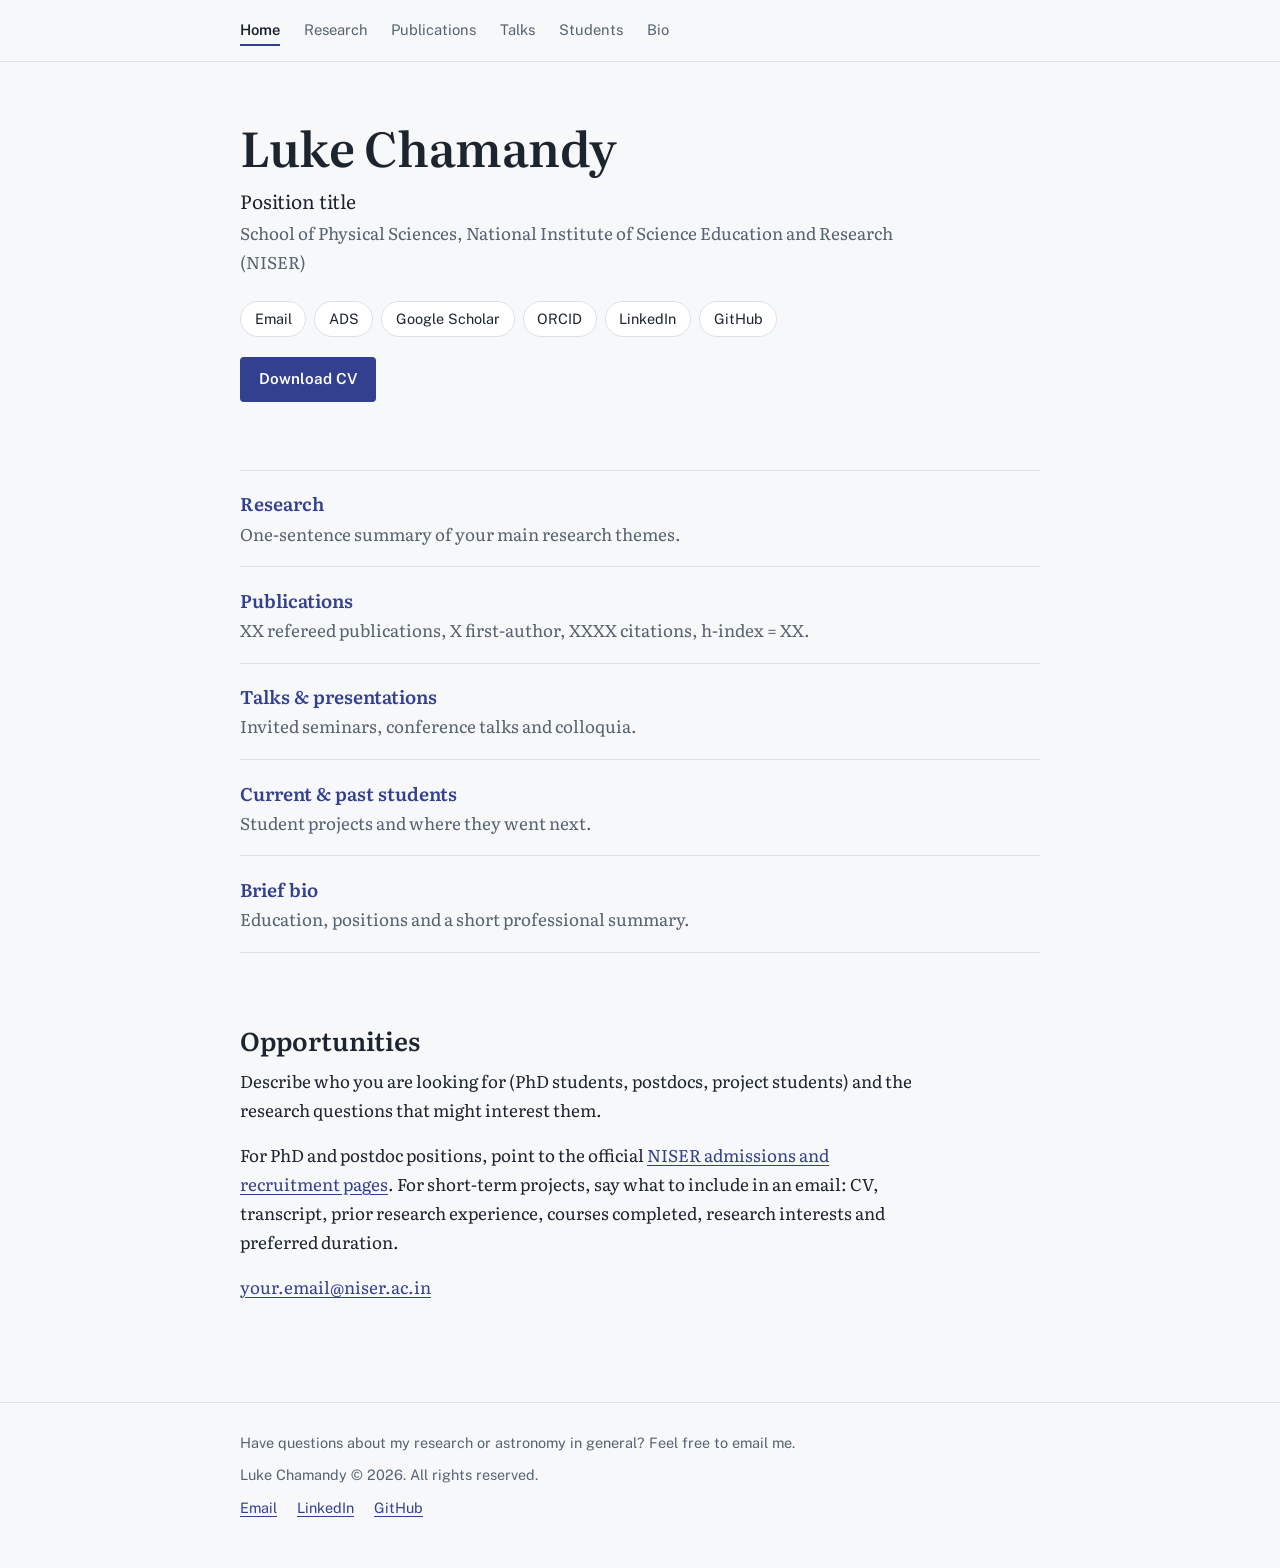
==== index.html @ a77cfac9 "Update index.html" ====
<!DOCTYPE html>
<html lang="en">
<head>
  <meta charset="utf-8">
  <meta name="viewport" content="width=device-width, initial-scale=1">
  <title>Luke Chamandy | Astrophysics</title>
  <meta name="description" content="Homepage of Luke Chamandy, astrophysicist at NISER. Research, publications, talks and group information.">
  <link rel="icon" href="data:image/svg+xml,%3Csvg xmlns='http://www.w3.org/2000/svg' viewBox='0 0 100 100'%3E%3Ctext y='.9em' font-size='90'%3E%E2%9C%A6%3C/text%3E%3C/svg%3E">
  <link rel="preconnect" href="https://fonts.googleapis.com">
  <link rel="preconnect" href="https://fonts.gstatic.com" crossorigin>
  <link href="https://fonts.googleapis.com/css2?family=Literata:ital,opsz,wght@0,7..72,400;0,7..72,600;1,7..72,400&family=Public+Sans:wght@400;600&display=swap" rel="stylesheet">
  <link rel="stylesheet" href="assets/style.css">
</head>
<body>

  <nav class="site-nav" aria-label="Main">
    <div class="wrap">
      <ul>
        <li><a href="index.html" aria-current="page">Home</a></li>
        <li><a href="research.html">Research</a></li>
        <li><a href="publications.html">Publications</a></li>
        <li><a href="talks.html">Talks</a></li>
        <li><a href="students.html">Students</a></li>
        <li><a href="bio.html">Bio</a></li>
      </ul>
    </div>
  </nav>

  <header class="hero wrap">
    <h1>Luke Chamandy</h1>
    <p class="role">Position title</p>
    <p class="affiliation">School of Physical Sciences, National Institute of Science Education and Research (NISER)</p>

    <ul class="link-row" aria-label="Contact and profiles">
      <li><a href="mailto:lchamandy@niser.ac.in">Email</a></li>
      <li><a href="https://ui.adsabs.harvard.edu/">ADS</a></li>
      <li><a href="https://scholar.google.com/">Google Scholar</a></li>
      <li><a href="https://orcid.org/">ORCID</a></li>
      <li><a href="https://www.linkedin.com/">LinkedIn</a></li>
      <li><a href="https://github.com/">GitHub</a></li>
    </ul>

    <a class="button" href="cv/Curriculum_Vitae.pdf">Download CV</a>
  </header>

  <main class="wrap">

    <section class="block" aria-label="Site sections">
      <ul class="section-list">
        <li>
          <a href="research.html">
            <span class="section-title">Research</span>
            <span class="section-desc">One-sentence summary of your main research themes.</span>
          </a>
        </li>
        <li>
          <a href="publications.html">
            <span class="section-title">Publications</span>
            <span class="section-desc">XX refereed publications, X first-author, XXXX citations, h-index = XX.</span>
          </a>
        </li>
        <li>
          <a href="talks.html">
            <span class="section-title">Talks &amp; presentations</span>
            <span class="section-desc">Invited seminars, conference talks and colloquia.</span>
          </a>
        </li>
        <li>
          <a href="students.html">
            <span class="section-title">Current &amp; past students</span>
            <span class="section-desc">Student projects and where they went next.</span>
          </a>
        </li>
        <li>
          <a href="bio.html">
            <span class="section-title">Brief bio</span>
            <span class="section-desc">Education, positions and a short professional summary.</span>
          </a>
        </li>
      </ul>
    </section>

    <section class="block" id="opportunities">
      <h2>Opportunities</h2>
      <p>Describe who you are looking for (PhD students, postdocs, project students) and the research questions that might interest them.</p>
      <p>For PhD and postdoc positions, point to the official <a href="https://www.niser.ac.in/">NISER admissions and recruitment pages</a>. For short-term projects, say what to include in an email: CV, transcript, prior research experience, courses completed, research interests and preferred duration.</p>
      <p><a href="mailto:your.email@niser.ac.in">your.email@niser.ac.in</a></p>
    </section>

  </main>

  <footer class="site-footer">
    <div class="wrap">
      <p>Have questions about my research or astronomy in general? Feel free to email me.</p>
      <p>Luke Chamandy &copy; 2026. All rights reserved.</p>
      <ul>
        <li><a href="mailto:lchamandy@niser.ac.in">Email</a></li>
        <li><a href="https://www.linkedin.com/">LinkedIn</a></li>
        <li><a href="https://github.com/">GitHub</a></li>
      </ul>
    </div>
  </footer>

</body>
</html>
---- assets/style.css ----
:root {
  --bg: #f7f8fa;
  --surface: #ffffff;
  --ink: #1c2430;
  --muted: #566272;
  --rule: #dce1e8;
  --accent: #33408f;
  --accent-soft: #e8ebf7;
  --on-accent: #ffffff;

  --serif: "Literata", Georgia, "Times New Roman", serif;
  --sans: "Public Sans", system-ui, -apple-system, "Segoe UI", Roboto, Arial, sans-serif;
}

@media (prefers-color-scheme: dark) {
  :root {
    --bg: #12161d;
    --surface: #1a202a;
    --ink: #e7ebf1;
    --muted: #9aa6b6;
    --rule: #2b3442;
    --accent: #a9b8ff;
    --accent-soft: #232b45;
    --on-accent: #12161d;
  }
}

*,
*::before,
*::after { box-sizing: border-box; }

html { scroll-behavior: smooth; scroll-padding-top: 1rem; }

@media (prefers-reduced-motion: reduce) {
  html { scroll-behavior: auto; }
}

body {
  margin: 0;
  background: var(--bg);
  color: var(--ink);
  font-family: var(--serif);
  font-size: 1.0625rem;
  line-height: 1.7;
}

img { display: block; max-width: 100%; height: auto; }

a { color: var(--accent); text-underline-offset: 0.18em; }

a:focus-visible {
  outline: 3px solid var(--accent);
  outline-offset: 3px;
  border-radius: 2px;
}

.wrap { width: min(100% - 2.5rem, 50rem); margin-inline: auto; }

h1, h2, h3, h4 { line-height: 1.2; font-weight: 600; margin: 0; }
h1 { font-size: clamp(2.1rem, 5vw, 3rem); letter-spacing: -0.01em; }
h2 { font-size: 1.6rem; margin-bottom: 0.75rem; }
h3 { font-size: 1.1rem; }

p { margin: 0 0 1rem; max-width: 68ch; }

.site-nav {
  border-bottom: 1px solid var(--rule);
  font-family: var(--sans);
  font-size: 0.92rem;
}

.site-nav ul {
  display: flex;
  flex-wrap: wrap;
  gap: 0.25rem 1.5rem;
  margin: 0;
  padding: 0.9rem 0;
  list-style: none;
}

.site-nav a {
  display: inline-block;
  padding-block: 0.15rem;
  color: var(--muted);
  text-decoration: none;
  border-bottom: 2px solid transparent;
}

.site-nav a:hover { color: var(--ink); }

.site-nav a[aria-current="page"] {
  color: var(--ink);
  font-weight: 600;
  border-bottom-color: var(--accent);
}

.hero { padding-block: 3.5rem 2rem; }

.hero .role {
  margin: 0.6rem 0 0;
  font-size: 1.2rem;
}

.hero .affiliation {
  margin: 0.1rem 0 0;
  color: var(--muted);
}

.link-row {
  display: flex;
  flex-wrap: wrap;
  gap: 0.5rem;
  margin: 1.5rem 0 0;
  padding: 0;
  list-style: none;
  font-family: var(--sans);
  font-size: 0.9rem;
}

.link-row a {
  display: inline-block;
  padding: 0.3rem 0.85rem;
  border: 1px solid var(--rule);
  border-radius: 999px;
  color: var(--ink);
  text-decoration: none;
  background: var(--surface);
}

.link-row a:hover { border-color: var(--accent); color: var(--accent); }

.button {
  display: inline-block;
  margin-top: 1.25rem;
  padding: 0.6rem 1.2rem;
  font-family: var(--sans);
  font-size: 0.95rem;
  font-weight: 600;
  color: var(--on-accent);
  background: var(--accent);
  border-radius: 4px;
  text-decoration: none;
}

.button:hover { filter: brightness(1.1); }

.button:focus-visible {
  outline: 3px solid var(--accent);
  outline-offset: 3px;
}

.section-list {
  margin: 0;
  padding: 0;
  list-style: none;
  border-top: 1px solid var(--rule);
}

.section-list li { border-bottom: 1px solid var(--rule); }

.section-list a {
  display: block;
  padding: 1.1rem 0;
  color: var(--ink);
  text-decoration: none;
}

.section-list a:hover .section-title { text-decoration: underline; text-underline-offset: 0.2em; }

.section-title {
  display: block;
  color: var(--accent);
  font-size: 1.15rem;
  font-weight: 600;
}

.section-desc { display: block; color: var(--muted); }

.block { padding-block: 2.25rem; }

.page-head { padding-block: 2.5rem 1rem; }

.page-head p { color: var(--muted); font-size: 1.1rem; margin-top: 0.75rem; }

.overview {
  display: grid;
  gap: 1.25rem;
  margin-block: 1.5rem 0.5rem;
}

@media (min-width: 46rem) {
  .overview { grid-template-columns: repeat(3, 1fr); gap: 2rem; }
}

.overview h3 { margin-bottom: 0.35rem; }
.overview p { font-size: 0.98rem; color: var(--muted); }

.chips {
  display: flex;
  flex-wrap: wrap;
  gap: 0.5rem;
  margin: 1.5rem 0 0.5rem;
  padding: 0;
  list-style: none;
  font-family: var(--sans);
  font-size: 0.88rem;
}

.chips a {
  display: inline-block;
  padding: 0.3rem 0.8rem;
  border-radius: 999px;
  background: var(--accent-soft);
  color: var(--accent);
  text-decoration: none;
}

.chips a:hover { text-decoration: underline; }

.theme { padding-block: 2.5rem; border-top: 1px solid var(--rule); }

.theme-sub {
  margin: 0 0 0.35rem;
  font-style: italic;
  color: var(--muted);
}

.papers {
  font-family: var(--sans);
  font-size: 0.92rem;
}

.papers strong { font-weight: 600; }

figure { margin: 1.5rem 0 0; }

figure img {
  width: 100%;
  border: 1px solid var(--rule);
  border-radius: 4px;
  background: var(--surface);
}

figcaption {
  margin-top: 0.6rem;
  font-size: 0.92rem;
  line-height: 1.55;
  color: var(--muted);
  max-width: 68ch;
}

.stats {
  font-family: var(--sans);
  font-size: 0.95rem;
  color: var(--muted);
}

.year-group { margin-top: 2rem; }

.year-group h2 {
  font-size: 1.25rem;
  padding-bottom: 0.4rem;
  border-bottom: 1px solid var(--rule);
}

.entries { margin: 0; padding: 0; list-style: none; }

.entries li {
  padding-block: 0.85rem;
  border-bottom: 1px solid var(--rule);
}

.entries .meta {
  display: block;
  font-family: var(--sans);
  font-size: 0.88rem;
  color: var(--muted);
}

.entries .links {
  font-family: var(--sans);
  font-size: 0.88rem;
}

.timeline {
  display: grid;
  grid-template-columns: 8.5rem 1fr;
  gap: 0.5rem 1.5rem;
  margin: 1rem 0 0;
}

.timeline dt {
  font-family: var(--sans);
  font-size: 0.9rem;
  color: var(--muted);
  padding-top: 0.15rem;
}

.timeline dd { margin: 0 0 0.75rem; }

@media (max-width: 34rem) {
  .timeline { grid-template-columns: 1fr; gap: 0; }
  .timeline dd { margin-bottom: 1rem; }
}

.site-footer {
  margin-top: 3rem;
  padding-block: 1.75rem 3rem;
  border-top: 1px solid var(--rule);
  font-family: var(--sans);
  font-size: 0.9rem;
  color: var(--muted);
}

.site-footer p { margin: 0 0 0.5rem; }

.site-footer ul {
  display: flex;
  flex-wrap: wrap;
  gap: 0.25rem 1.25rem;
  margin: 0.5rem 0 0;
  padding: 0;
  list-style: none;
}

@media print {
  .site-nav, .link-row, .chips { display: none; }
  body { background: #fff; color: #000; }
}
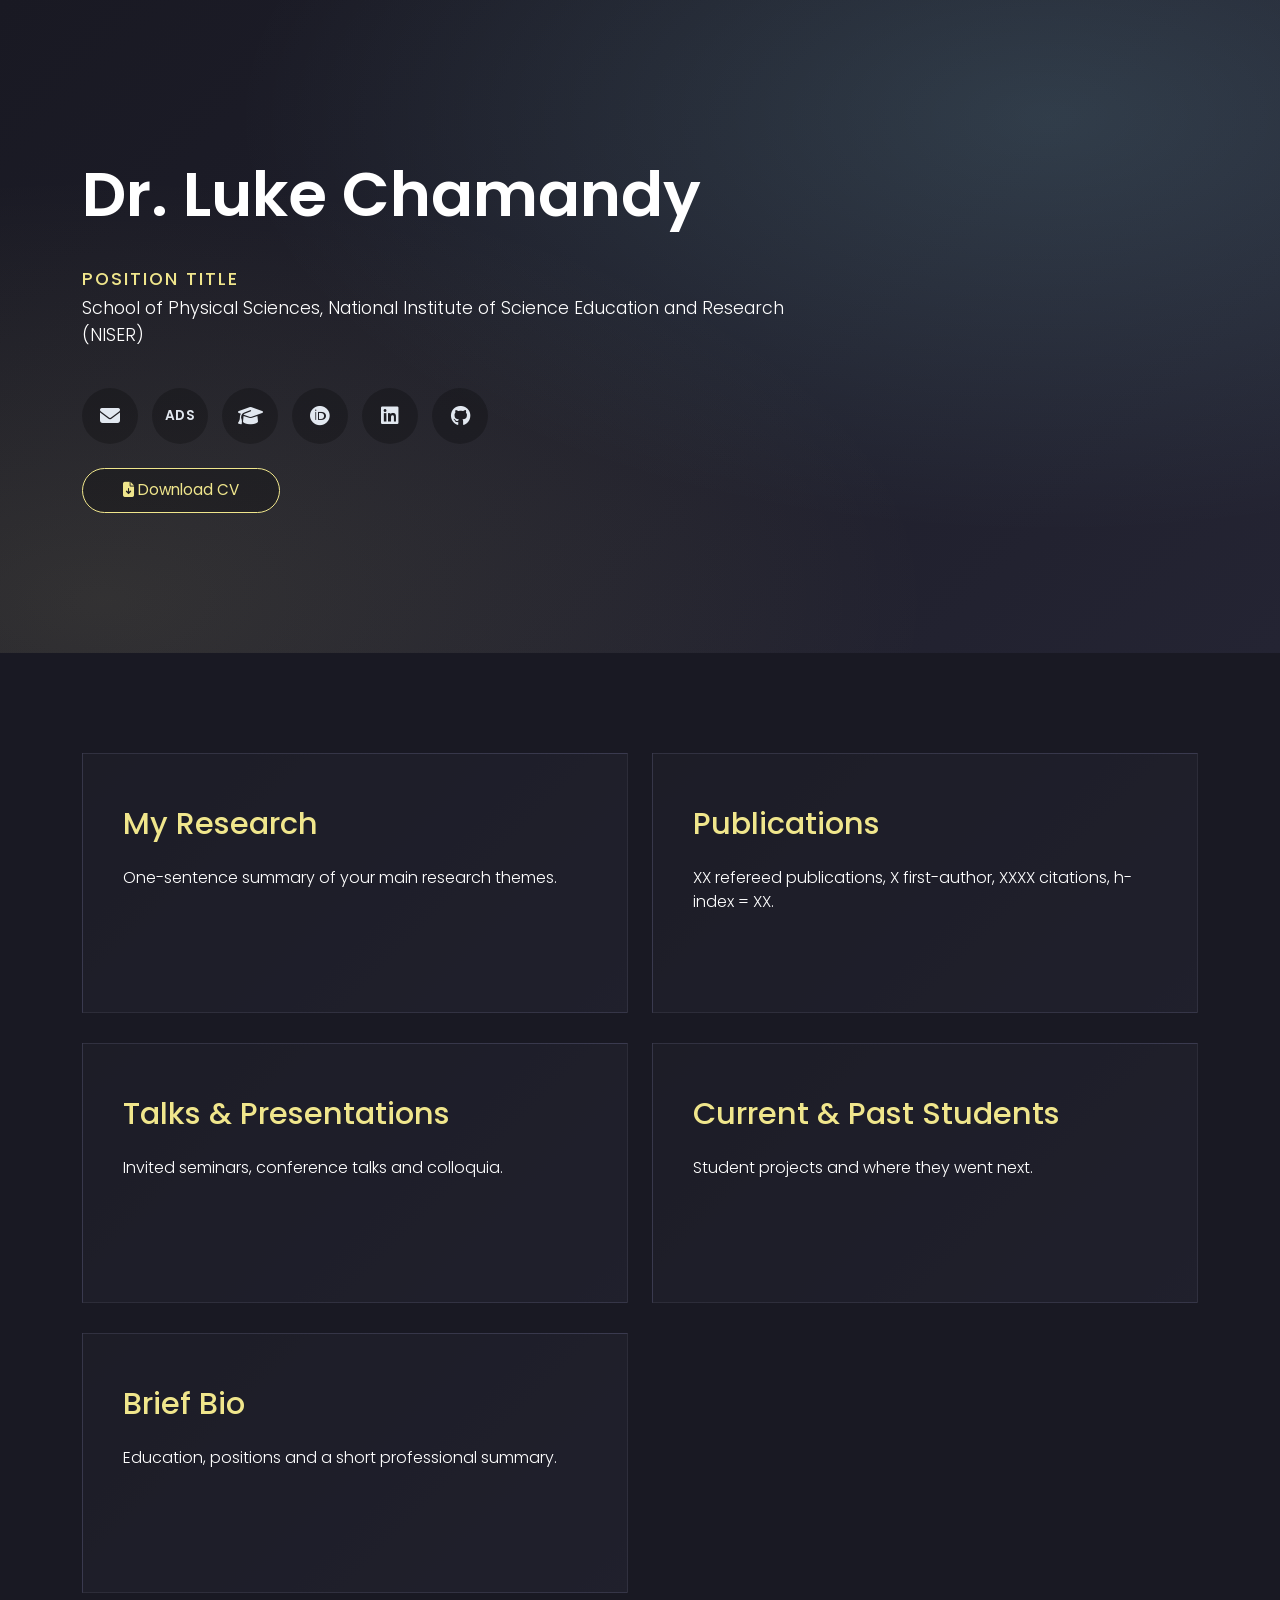
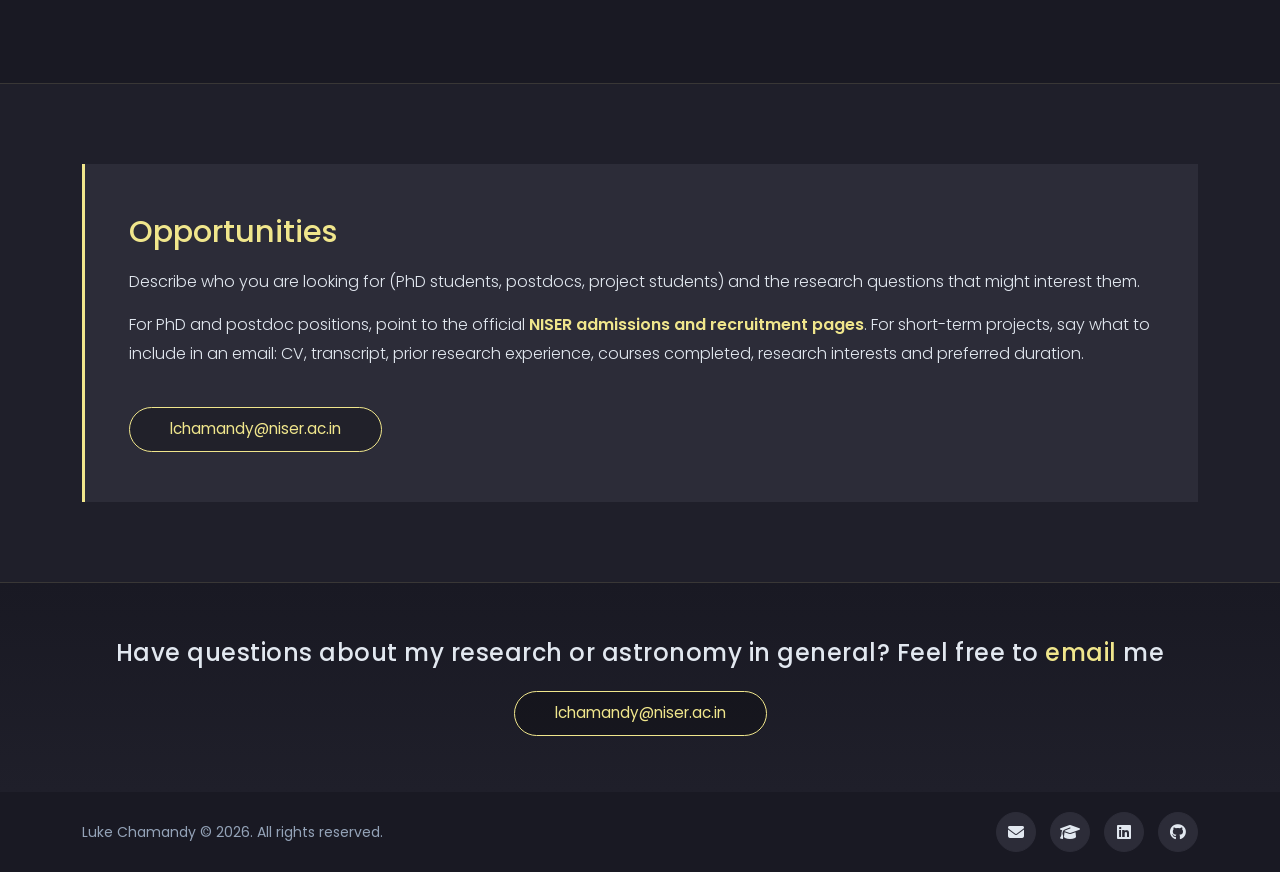
==== commit 0274c322: "Replace site with dark theme" ====
--- a/index.html
+++ b/index.html
@@ -6,100 +6,118 @@
   <title>Luke Chamandy | Astrophysics</title>
   <meta name="description" content="Homepage of Luke Chamandy, astrophysicist at NISER. Research, publications, talks and group information.">
   <link rel="icon" href="data:image/svg+xml,%3Csvg xmlns='http://www.w3.org/2000/svg' viewBox='0 0 100 100'%3E%3Ctext y='.9em' font-size='90'%3E%E2%9C%A6%3C/text%3E%3C/svg%3E">
+
+  <link href="https://cdn.jsdelivr.net/npm/bootstrap@5.2.3/dist/css/bootstrap.min.css" rel="stylesheet">
+  <link rel="stylesheet" href="https://cdnjs.cloudflare.com/ajax/libs/font-awesome/6.5.2/css/all.min.css">
   <link rel="preconnect" href="https://fonts.googleapis.com">
   <link rel="preconnect" href="https://fonts.gstatic.com" crossorigin>
-  <link href="https://fonts.googleapis.com/css2?family=Literata:ital,opsz,wght@0,7..72,400;0,7..72,600;1,7..72,400&family=Public+Sans:wght@400;600&display=swap" rel="stylesheet">
+  <link href="https://fonts.googleapis.com/css2?family=Poppins:wght@200;300;400;500;600;700&display=swap" rel="stylesheet">
   <link rel="stylesheet" href="assets/style.css">
 </head>
 <body>
 
-  <nav class="site-nav" aria-label="Main">
-    <div class="wrap">
-      <ul>
-        <li><a href="index.html" aria-current="page">Home</a></li>
-        <li><a href="research.html">Research</a></li>
-        <li><a href="publications.html">Publications</a></li>
-        <li><a href="talks.html">Talks</a></li>
-        <li><a href="students.html">Students</a></li>
-        <li><a href="bio.html">Bio</a></li>
-      </ul>
+  <!-- Banner -->
+  <section id="home" class="banner">
+    <!-- Optional portrait: put a photo at images/portrait.jpg, then remove the comment markers around the next line.
+    <img class="banner-portrait" src="images/portrait.jpg" alt="Portrait of Luke Chamandy">
+    -->
+    <div class="container">
+      <div class="banner-caption">
+        <h1>Dr. Luke Chamandy</h1>
+        <h6>Position title</h6>
+        <p class="appointment-institute">School of Physical Sciences, National Institute of Science Education and Research (NISER)</p>
+
+        <div class="banner-social-icons">
+          <a href="mailto:lchamandy@niser.ac.in" aria-label="Email" title="Email"><i class="fa-solid fa-envelope"></i></a>
+          <a href="https://ui.adsabs.harvard.edu/" target="_blank" rel="noopener" aria-label="NASA ADS" title="NASA ADS"><span class="icon-text">ADS</span></a>
+          <a href="https://scholar.google.com/" target="_blank" rel="noopener" aria-label="Google Scholar" title="Google Scholar"><i class="fa-solid fa-graduation-cap"></i></a>
+          <a href="https://orcid.org/" target="_blank" rel="noopener" aria-label="ORCID" title="ORCID"><i class="fa-brands fa-orcid"></i></a>
+          <a href="https://www.linkedin.com/" target="_blank" rel="noopener" aria-label="LinkedIn" title="LinkedIn"><i class="fa-brands fa-linkedin"></i></a>
+          <a href="https://github.com/lchamandy" target="_blank" rel="noopener" aria-label="GitHub" title="GitHub"><i class="fa-brands fa-github"></i></a>
+        </div>
+
+        <a class="cv-main-btn" href="cv/Curriculum_Vitae.pdf" target="_blank" rel="noopener"><i class="fa-solid fa-file-arrow-down"></i> Download CV</a>
+      </div>
     </div>
-  </nav>
+  </section>
 
-  <header class="hero wrap">
-    <h1>Luke Chamandy</h1>
-    <p class="role">Position title</p>
-    <p class="affiliation">School of Physical Sciences, National Institute of Science Education and Research (NISER)</p>
+  <!-- Section cards. To add a photo to a card, add
+       style="background-image: url(images/your-photo.jpg)" to its <a> tag. -->
+  <section class="services">
+    <div class="container">
+      <div class="row">
+        <div class="col-md-6">
+          <a class="dls-card" href="research.html">
+            <h2>My Research</h2>
+            <p>One-sentence summary of your main research themes.</p>
+          </a>
+        </div>
+        <div class="col-md-6">
+          <a class="dls-card" href="publications.html">
+            <h2>Publications</h2>
+            <p>XX refereed publications, X first-author, XXXX citations, h-index = XX.</p>
+          </a>
+        </div>
+        <div class="col-md-6">
+          <a class="dls-card" href="talks.html">
+            <h2>Talks &amp; Presentations</h2>
+            <p>Invited seminars, conference talks and colloquia.</p>
+          </a>
+        </div>
+        <div class="col-md-6">
+          <a class="dls-card" href="students.html">
+            <h2>Current &amp; Past Students</h2>
+            <p>Student projects and where they went next.</p>
+          </a>
+        </div>
+        <div class="col-md-6">
+          <a class="dls-card" href="bio.html">
+            <h2>Brief Bio</h2>
+            <p>Education, positions and a short professional summary.</p>
+          </a>
+        </div>
+      </div>
+    </div>
+  </section>
 
-    <ul class="link-row" aria-label="Contact and profiles">
-      <li><a href="mailto:lchamandy@niser.ac.in">Email</a></li>
-      <li><a href="https://ui.adsabs.harvard.edu/">ADS</a></li>
-      <li><a href="https://scholar.google.com/">Google Scholar</a></li>
-      <li><a href="https://orcid.org/">ORCID</a></li>
-      <li><a href="https://www.linkedin.com/">LinkedIn</a></li>
-      <li><a href="https://github.com/">GitHub</a></li>
-    </ul>
+  <!-- Opportunities -->
+  <section class="opportunities" id="opportunities">
+    <div class="container">
+      <div class="opportunities-box">
+        <h2>Opportunities</h2>
+        <p>Describe who you are looking for (PhD students, postdocs, project students) and the research questions that might interest them.</p>
+        <p>For PhD and postdoc positions, point to the official <a href="https://www.niser.ac.in/" target="_blank" rel="noopener">NISER admissions and recruitment pages</a>. For short-term projects, say what to include in an email: CV, transcript, prior research experience, courses completed, research interests and preferred duration.</p>
+        <a href="mailto:lchamandy@niser.ac.in" class="opportunities-btn">lchamandy@niser.ac.in</a>
+      </div>
+    </div>
+  </section>
 
-    <a class="button" href="cv/Curriculum_Vitae.pdf">Download CV</a>
-  </header>
+  <!-- Contact -->
+  <section class="contact" id="contact">
+    <div class="container">
+      <h2>Have questions about my research or astronomy in general? Feel free to <span>email</span> me</h2>
+      <a href="mailto:lchamandy@niser.ac.in" class="contact-btn">lchamandy@niser.ac.in</a>
+    </div>
+  </section>
 
-  <main class="wrap">
-
-    <section class="block" aria-label="Site sections">
-      <ul class="section-list">
-        <li>
-          <a href="research.html">
-            <span class="section-title">Research</span>
-            <span class="section-desc">One-sentence summary of your main research themes.</span>
-          </a>
-        </li>
-        <li>
-          <a href="publications.html">
-            <span class="section-title">Publications</span>
-            <span class="section-desc">XX refereed publications, X first-author, XXXX citations, h-index = XX.</span>
-          </a>
-        </li>
-        <li>
-          <a href="talks.html">
-            <span class="section-title">Talks &amp; presentations</span>
-            <span class="section-desc">Invited seminars, conference talks and colloquia.</span>
-          </a>
-        </li>
-        <li>
-          <a href="students.html">
-            <span class="section-title">Current &amp; past students</span>
-            <span class="section-desc">Student projects and where they went next.</span>
-          </a>
-        </li>
-        <li>
-          <a href="bio.html">
-            <span class="section-title">Brief bio</span>
-            <span class="section-desc">Education, positions and a short professional summary.</span>
-          </a>
-        </li>
-      </ul>
-    </section>
-
-    <section class="block" id="opportunities">
-      <h2>Opportunities</h2>
-      <p>Describe who you are looking for (PhD students, postdocs, project students) and the research questions that might interest them.</p>
-      <p>For PhD and postdoc positions, point to the official <a href="https://www.niser.ac.in/">NISER admissions and recruitment pages</a>. For short-term projects, say what to include in an email: CV, transcript, prior research experience, courses completed, research interests and preferred duration.</p>
-      <p><a href="mailto:your.email@niser.ac.in">your.email@niser.ac.in</a></p>
-    </section>
-
-  </main>
-
-  <footer class="site-footer">
-    <div class="wrap">
-      <p>Have questions about my research or astronomy in general? Feel free to email me.</p>
-      <p>Luke Chamandy &copy; 2026. All rights reserved.</p>
-      <ul>
-        <li><a href="mailto:lchamandy@niser.ac.in">Email</a></li>
-        <li><a href="https://www.linkedin.com/">LinkedIn</a></li>
-        <li><a href="https://github.com/">GitHub</a></li>
-      </ul>
+  <!-- Footer -->
+  <div class="tagline">
+    <div class="container">
+      <div class="row align-items-center">
+        <div class="col-lg-6">
+          <h6>Luke Chamandy &copy; 2026. All rights reserved.</h6>
+        </div>
+        <div class="col-lg-6 text-end">
+          <div class="social-icons">
+            <a href="mailto:lchamandy@niser.ac.in" aria-label="Email"><i class="fa-solid fa-envelope"></i></a>
+            <a href="https://scholar.google.com/" target="_blank" rel="noopener" aria-label="Google Scholar"><i class="fa-solid fa-graduation-cap"></i></a>
+            <a href="https://www.linkedin.com/" target="_blank" rel="noopener" aria-label="LinkedIn"><i class="fa-brands fa-linkedin"></i></a>
+            <a href="https://github.com/lchamandy" target="_blank" rel="noopener" aria-label="GitHub"><i class="fa-brands fa-github"></i></a>
+          </div>
+        </div>
+      </div>
     </div>
-  </footer>
+  </div>
 
 </body>
 </html>
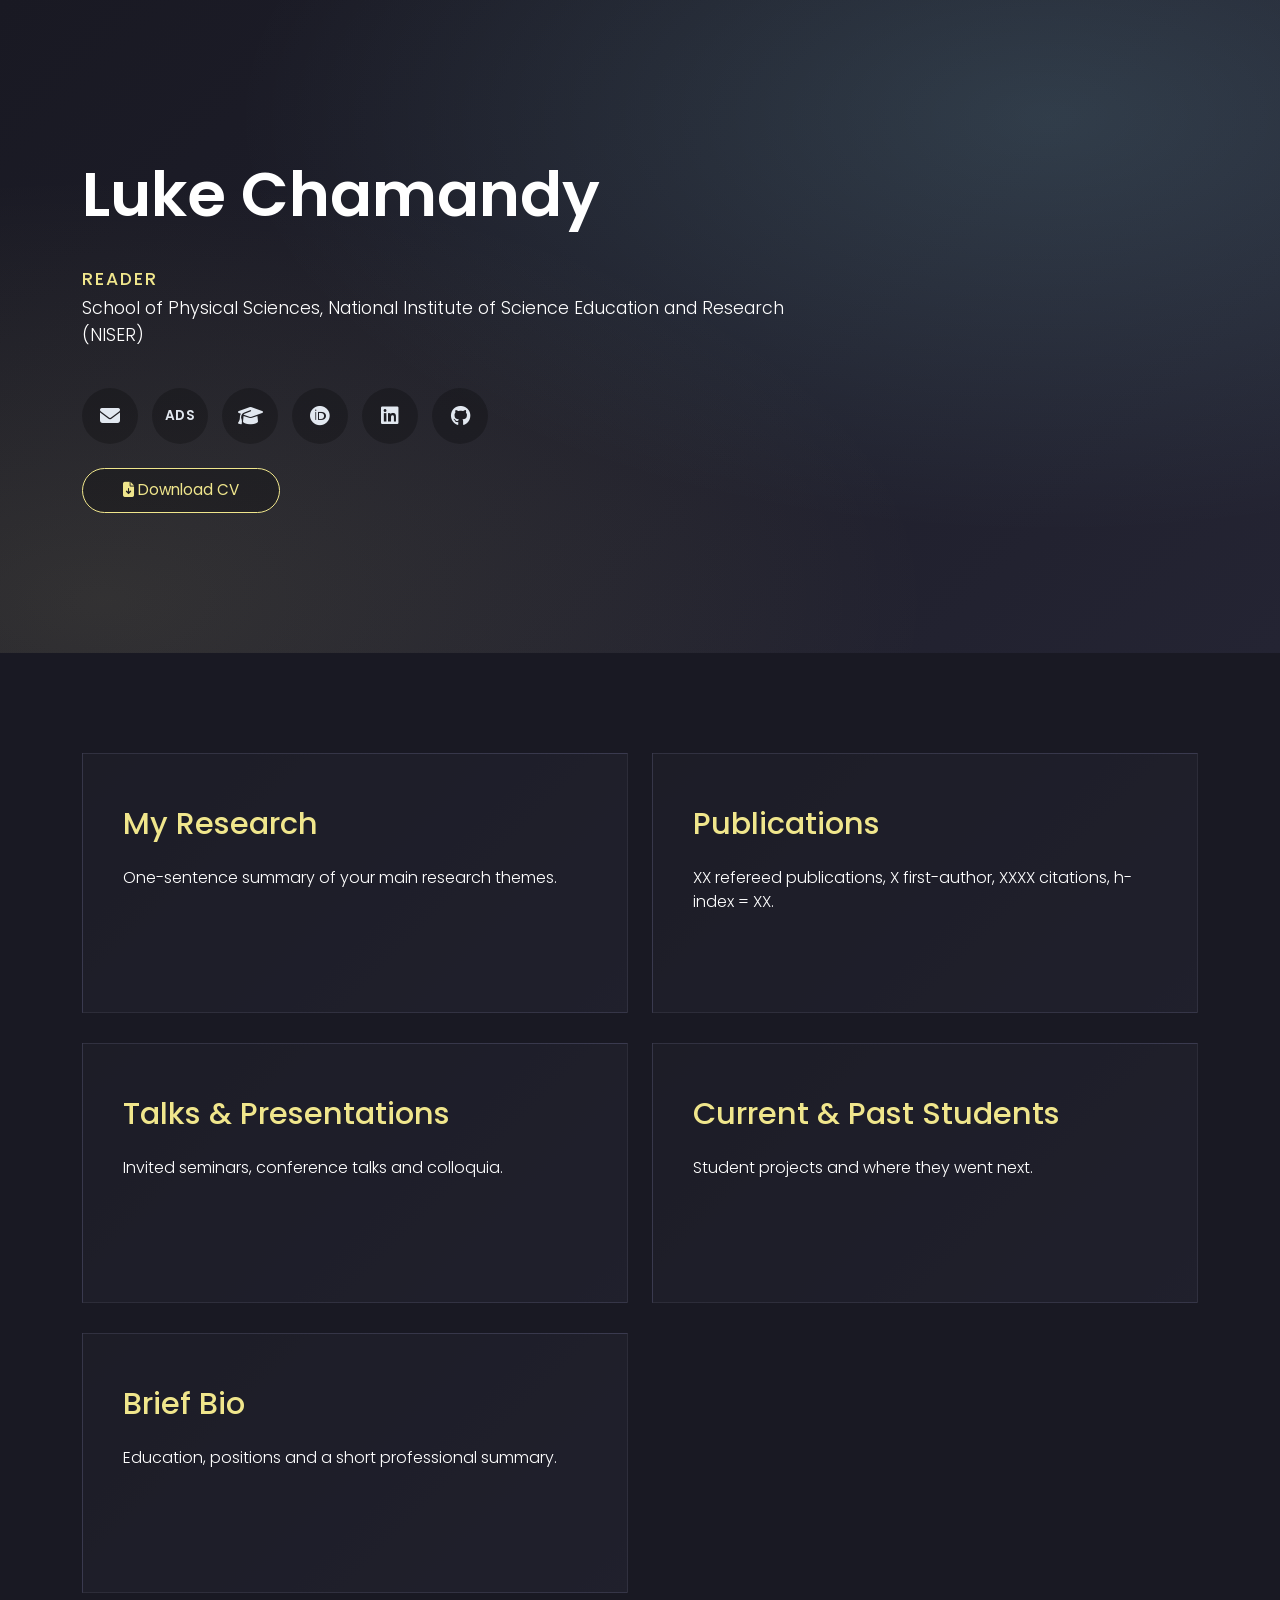
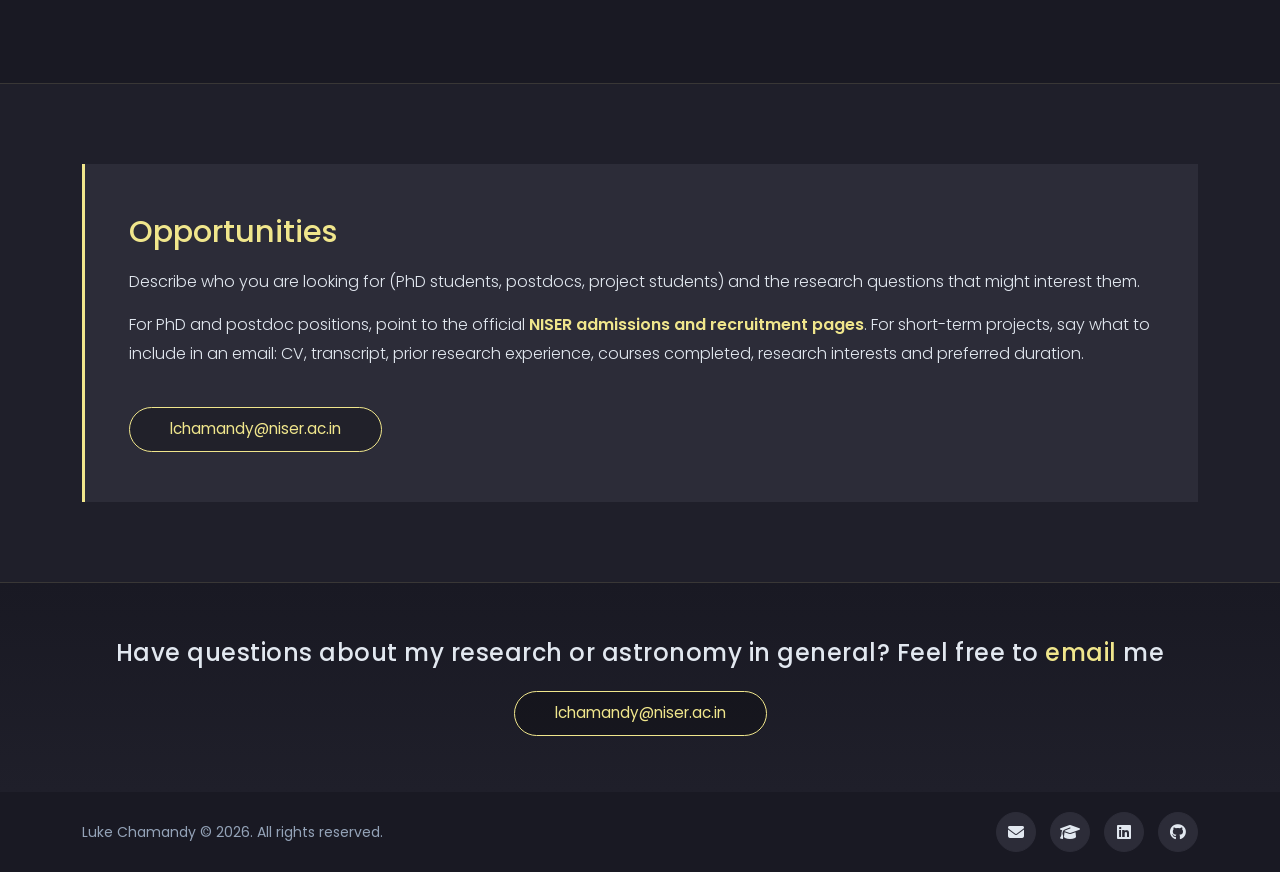
==== commit 5b12e7c8: "added personal websites" ====
--- a/index.html
+++ b/index.html
@@ -23,16 +23,16 @@
     -->
     <div class="container">
       <div class="banner-caption">
-        <h1>Dr. Luke Chamandy</h1>
-        <h6>Position title</h6>
+        <h1>Luke Chamandy</h1>
+        <h6>Reader</h6>
         <p class="appointment-institute">School of Physical Sciences, National Institute of Science Education and Research (NISER)</p>
 
         <div class="banner-social-icons">
           <a href="mailto:lchamandy@niser.ac.in" aria-label="Email" title="Email"><i class="fa-solid fa-envelope"></i></a>
-          <a href="https://ui.adsabs.harvard.edu/" target="_blank" rel="noopener" aria-label="NASA ADS" title="NASA ADS"><span class="icon-text">ADS</span></a>
-          <a href="https://scholar.google.com/" target="_blank" rel="noopener" aria-label="Google Scholar" title="Google Scholar"><i class="fa-solid fa-graduation-cap"></i></a>
-          <a href="https://orcid.org/" target="_blank" rel="noopener" aria-label="ORCID" title="ORCID"><i class="fa-brands fa-orcid"></i></a>
-          <a href="https://www.linkedin.com/" target="_blank" rel="noopener" aria-label="LinkedIn" title="LinkedIn"><i class="fa-brands fa-linkedin"></i></a>
+          <a href="https://ui.adsabs.harvard.edu/search/fq=%7B!type%3Daqp%20v%3D%24fq_database%7D&fq_database=(database%3Aastronomy%20OR%20database%3Aphysics)&q=%20author%3A%22chamandy%2Cl%22&sort=date%20desc%2C%20bibcode%20desc&p_=0" target="_blank" rel="noopener" aria-label="NASA ADS" title="NASA ADS"><span class="icon-text">ADS</span></a>
+          <a href="https://scholar.google.com/citations?user=UFvQOVIAAAAJ&hl=en" target="_blank" rel="noopener" aria-label="Google Scholar" title="Google Scholar"><i class="fa-solid fa-graduation-cap"></i></a>
+          <a href="https://orcid.org/0000-0003-4935-5550" target="_blank" rel="noopener" aria-label="ORCID" title="ORCID"><i class="fa-brands fa-orcid"></i></a>
+          <a href="https://www.linkedin.com/in/luke-chamandy-2b5745235/" target="_blank" rel="noopener" aria-label="LinkedIn" title="LinkedIn"><i class="fa-brands fa-linkedin"></i></a>
           <a href="https://github.com/lchamandy" target="_blank" rel="noopener" aria-label="GitHub" title="GitHub"><i class="fa-brands fa-github"></i></a>
         </div>
 
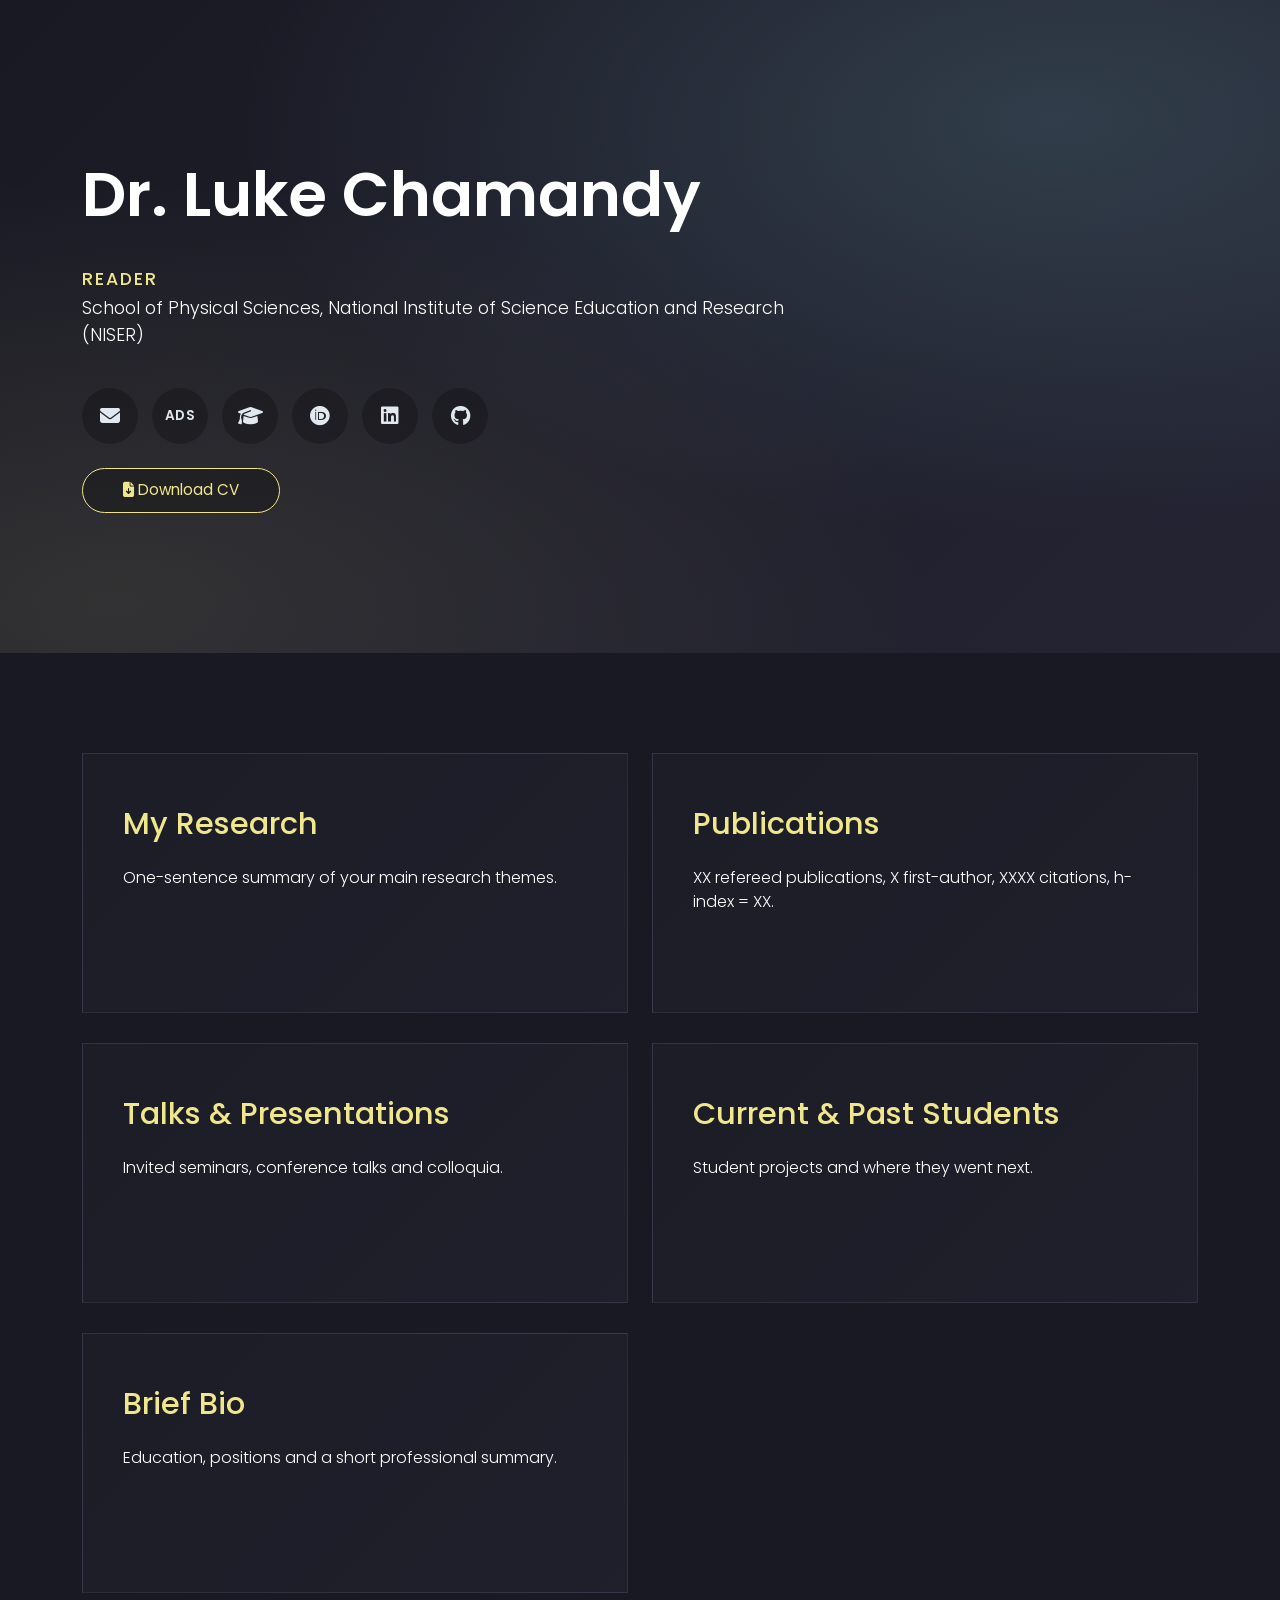
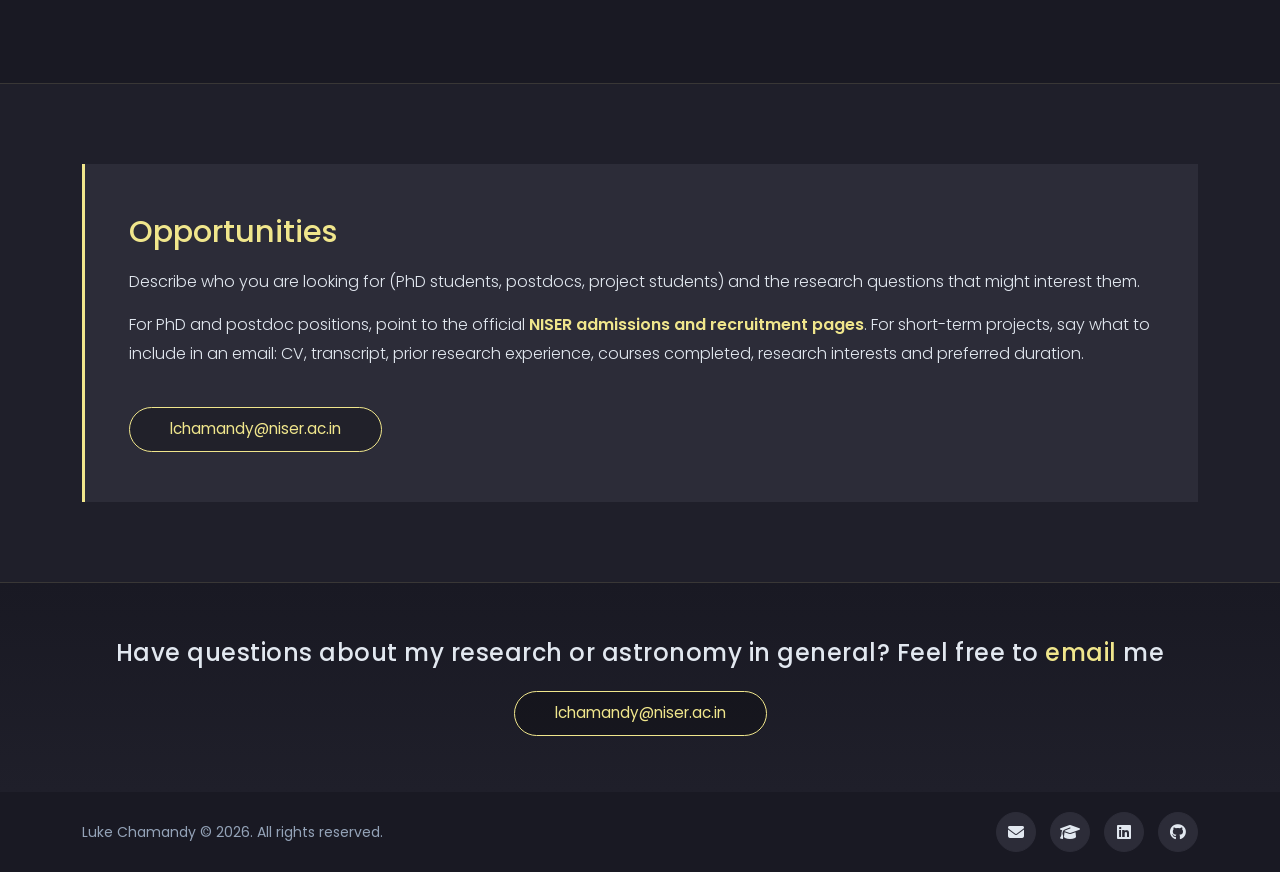
==== commit 745ced82: "added CV and small edits" ====
--- a/index.html
+++ b/index.html
@@ -3,7 +3,7 @@
 <head>
   <meta charset="utf-8">
   <meta name="viewport" content="width=device-width, initial-scale=1">
-  <title>Luke Chamandy | Astrophysics</title>
+  <title>Luke Chamandy</title>
   <meta name="description" content="Homepage of Luke Chamandy, astrophysicist at NISER. Research, publications, talks and group information.">
   <link rel="icon" href="data:image/svg+xml,%3Csvg xmlns='http://www.w3.org/2000/svg' viewBox='0 0 100 100'%3E%3Ctext y='.9em' font-size='90'%3E%E2%9C%A6%3C/text%3E%3C/svg%3E">
 
@@ -23,7 +23,7 @@
     -->
     <div class="container">
       <div class="banner-caption">
-        <h1>Luke Chamandy</h1>
+        <h1>Dr. Luke Chamandy</h1>
         <h6>Reader</h6>
         <p class="appointment-institute">School of Physical Sciences, National Institute of Science Education and Research (NISER)</p>
 
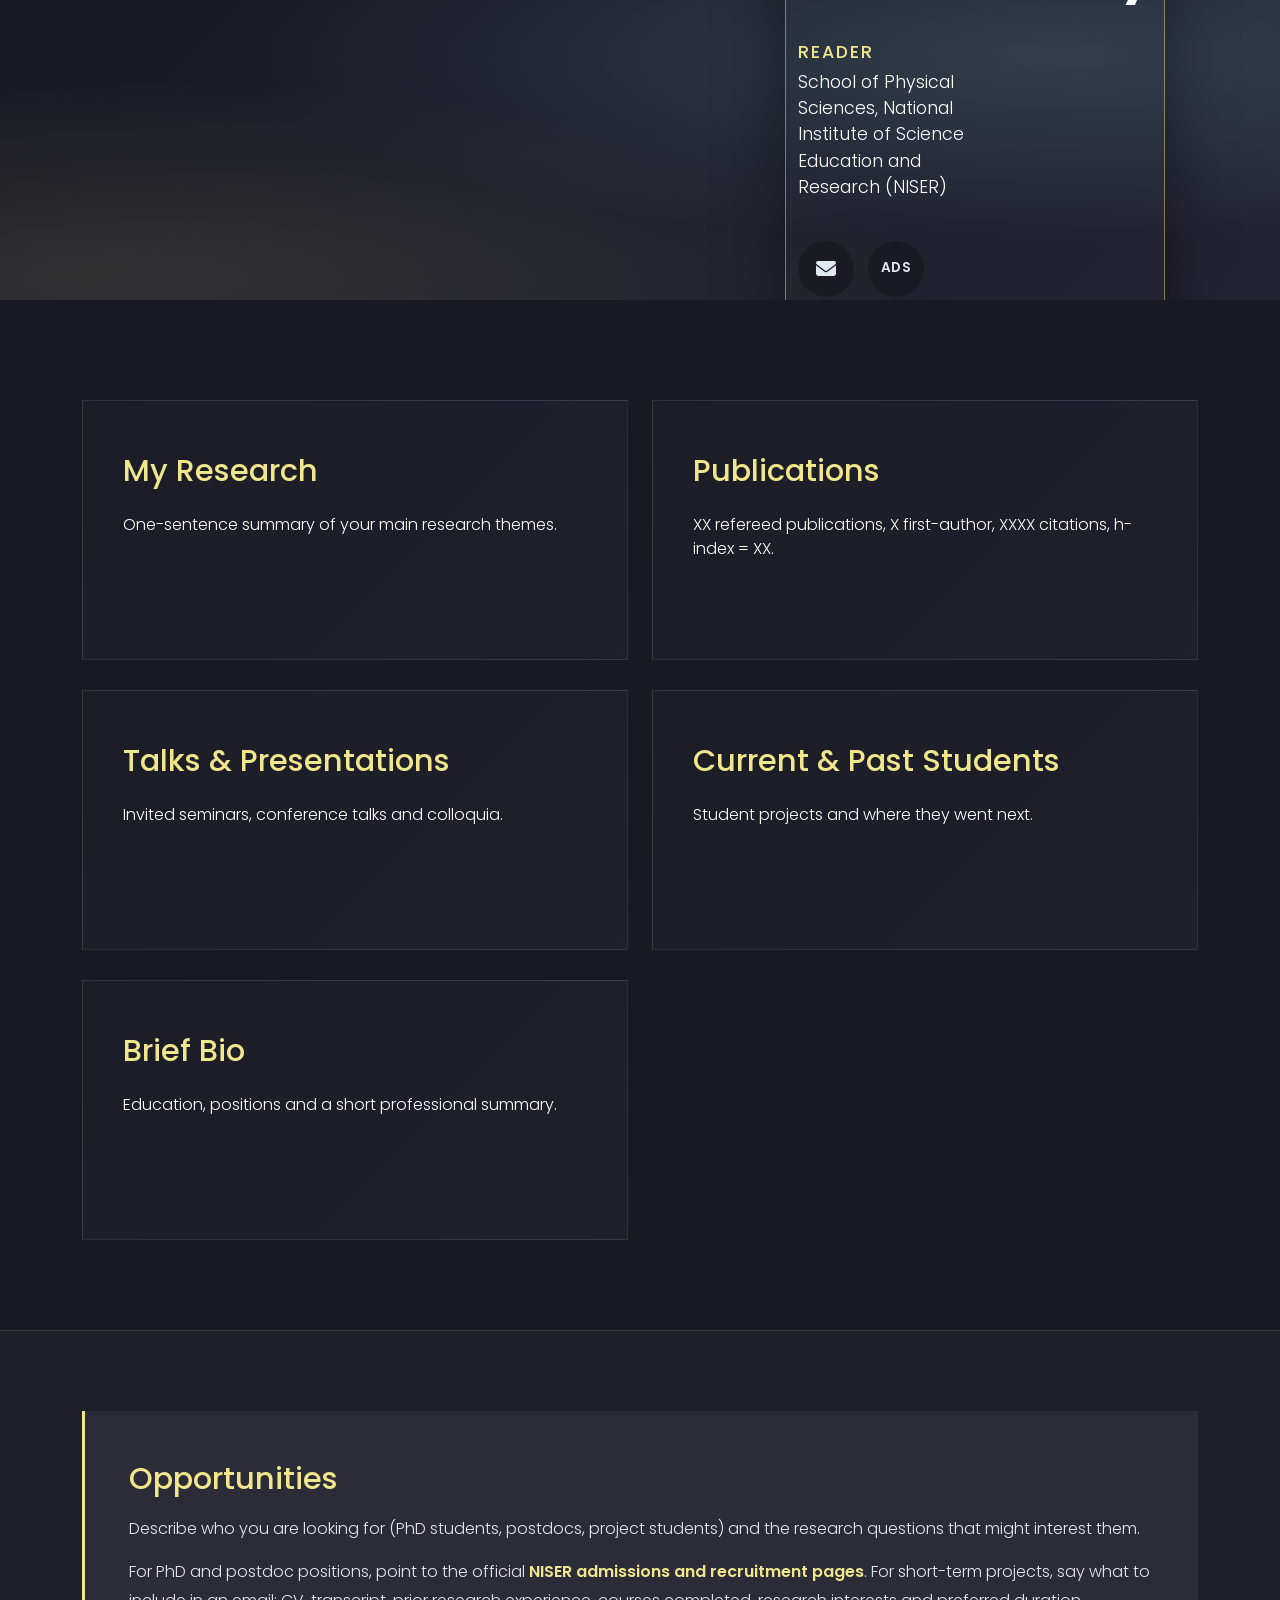
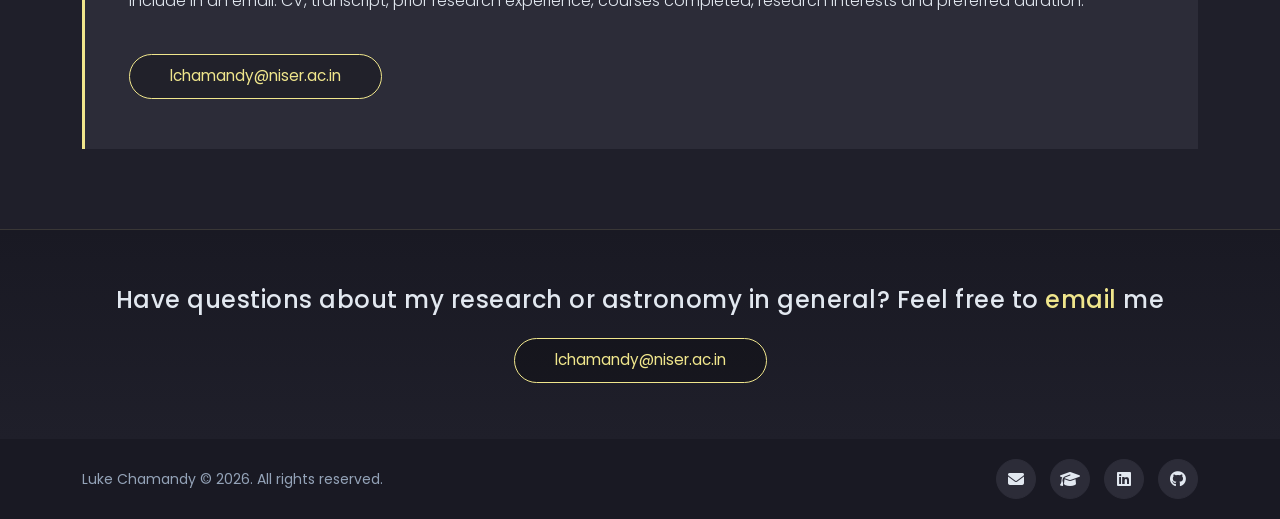
==== commit 551df91e: "added portrait" ====
--- a/index.html
+++ b/index.html
@@ -18,9 +18,9 @@
 
   <!-- Banner -->
   <section id="home" class="banner">
-    <!-- Optional portrait: put a photo at images/portrait.jpg, then remove the comment markers around the next line.
+    <Optional portrait: put a photo at images/portrait.jpg, then remove the comment markers around the next line.
     <img class="banner-portrait" src="images/portrait.jpg" alt="Portrait of Luke Chamandy">
-    -->
+    >
     <div class="container">
       <div class="banner-caption">
         <h1>Dr. Luke Chamandy</h1>
@@ -32,7 +32,7 @@
           <a href="https://ui.adsabs.harvard.edu/search/fq=%7B!type%3Daqp%20v%3D%24fq_database%7D&fq_database=(database%3Aastronomy%20OR%20database%3Aphysics)&q=%20author%3A%22chamandy%2Cl%22&sort=date%20desc%2C%20bibcode%20desc&p_=0" target="_blank" rel="noopener" aria-label="NASA ADS" title="NASA ADS"><span class="icon-text">ADS</span></a>
           <a href="https://scholar.google.com/citations?user=UFvQOVIAAAAJ&hl=en" target="_blank" rel="noopener" aria-label="Google Scholar" title="Google Scholar"><i class="fa-solid fa-graduation-cap"></i></a>
           <a href="https://orcid.org/0000-0003-4935-5550" target="_blank" rel="noopener" aria-label="ORCID" title="ORCID"><i class="fa-brands fa-orcid"></i></a>
-          <a href="https://www.linkedin.com/in/luke-chamandy-2b5745235/" target="_blank" rel="noopener" aria-label="LinkedIn" title="LinkedIn"><i class="fa-brands fa-linkedin"></i></a>
+          <!-- a href="https://www.linkedin.com/in/luke-chamandy-2b5745235/" target="_blank" rel="noopener" aria-label="LinkedIn" title="LinkedIn"><i class="fa-brands fa-linkedin"></i></a -->
           <a href="https://github.com/lchamandy" target="_blank" rel="noopener" aria-label="GitHub" title="GitHub"><i class="fa-brands fa-github"></i></a>
         </div>
 
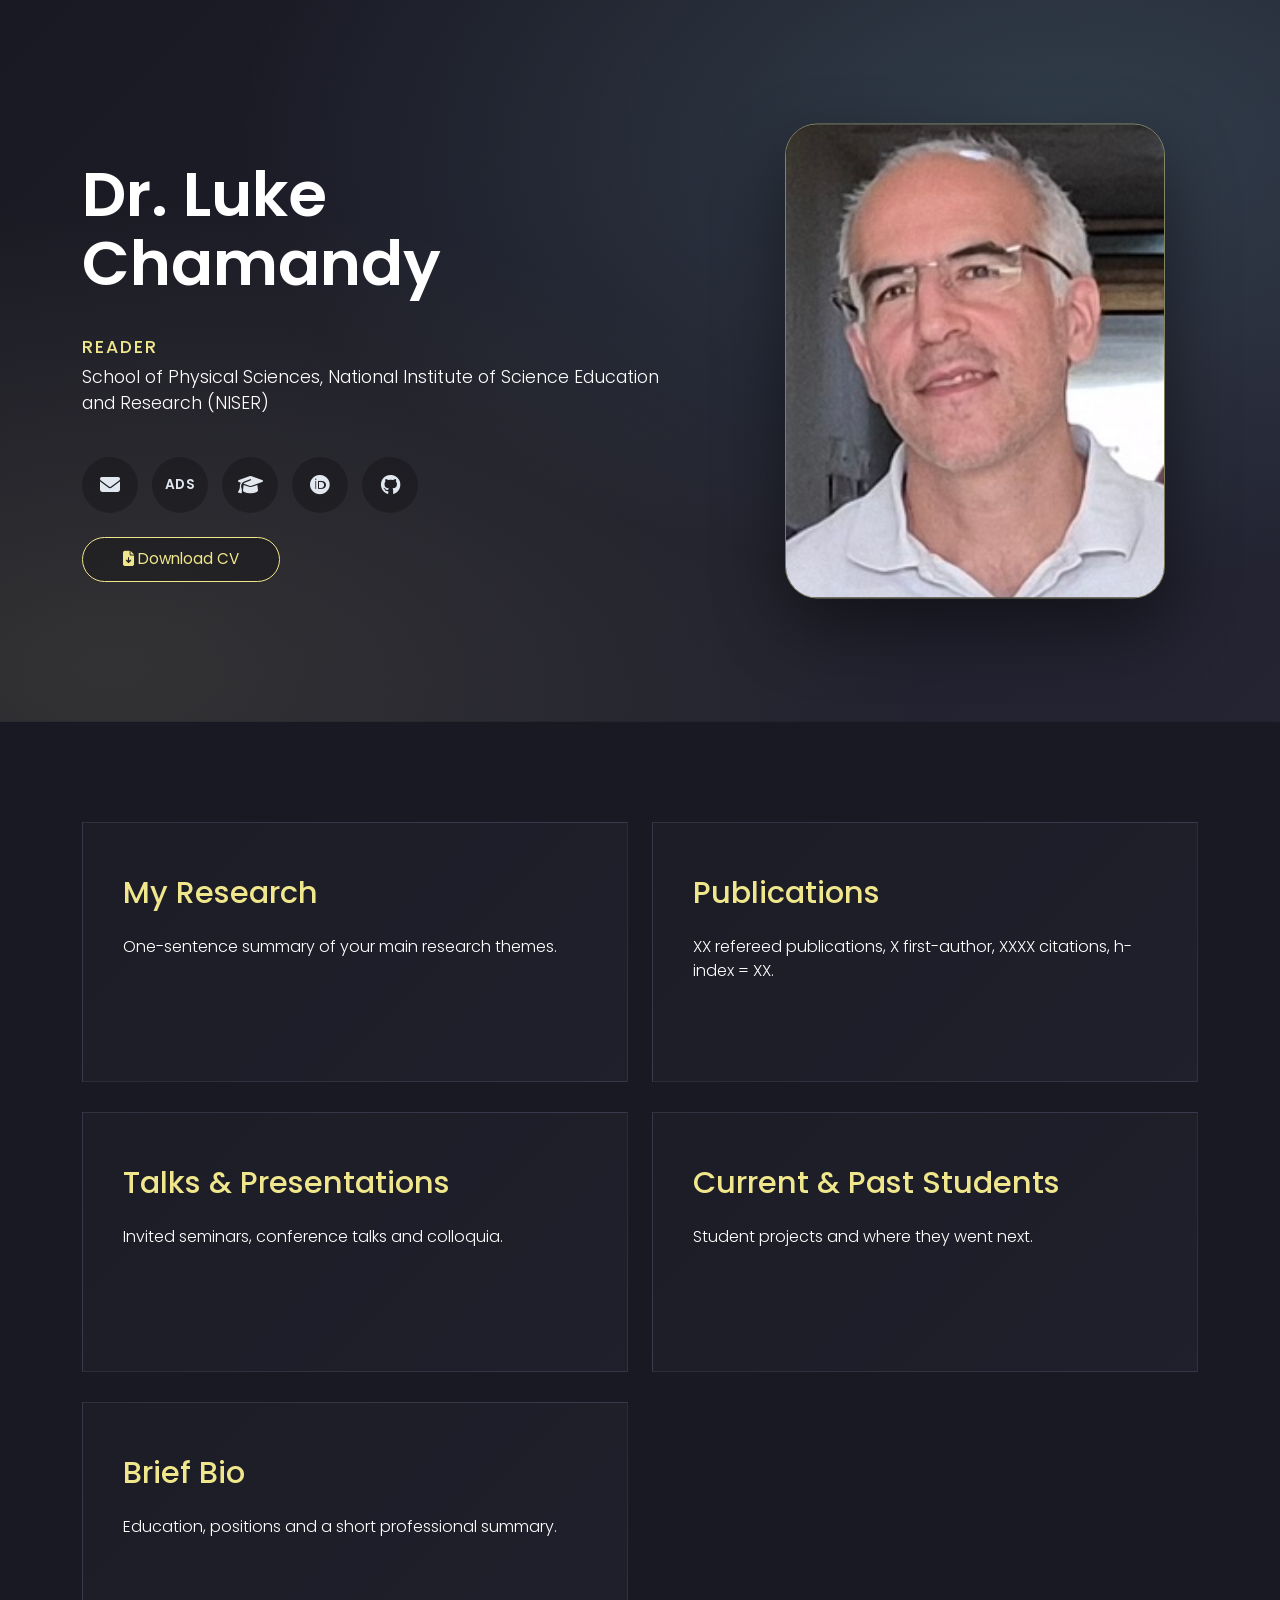
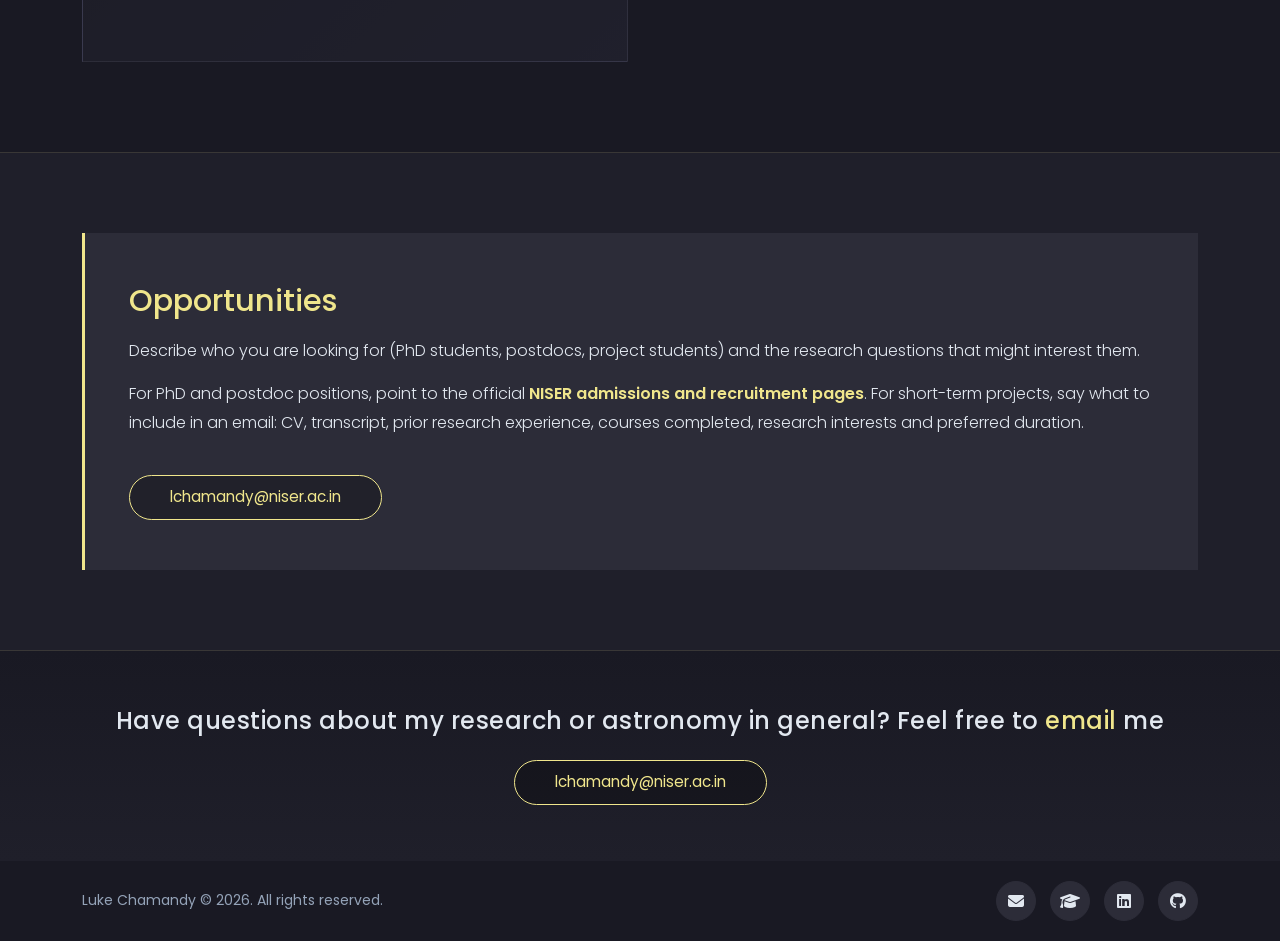
==== commit 901fac6a: "added portrait" ====
--- a/index.html
+++ b/index.html
@@ -18,9 +18,7 @@
 
   <!-- Banner -->
   <section id="home" class="banner">
-    <Optional portrait: put a photo at images/portrait.jpg, then remove the comment markers around the next line.
     <img class="banner-portrait" src="images/portrait.jpg" alt="Portrait of Luke Chamandy">
-    >
     <div class="container">
       <div class="banner-caption">
         <h1>Dr. Luke Chamandy</h1>
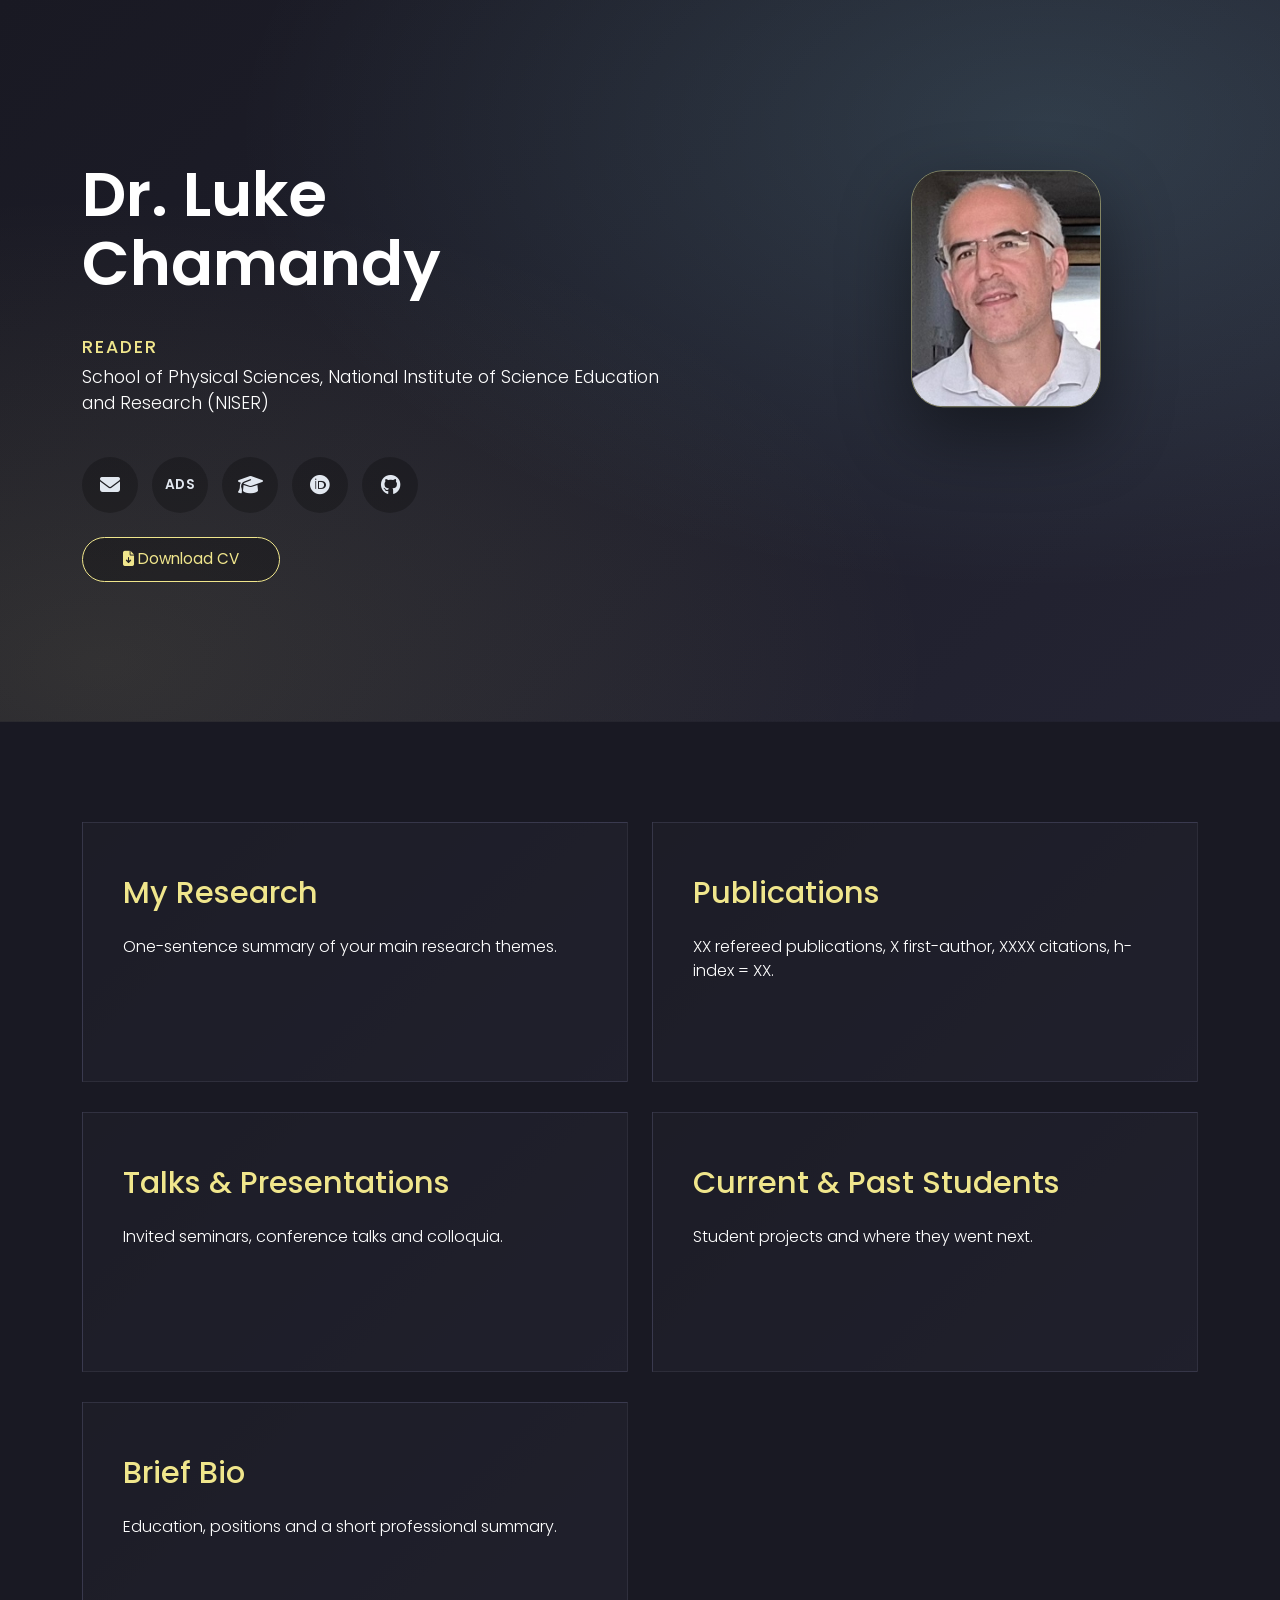
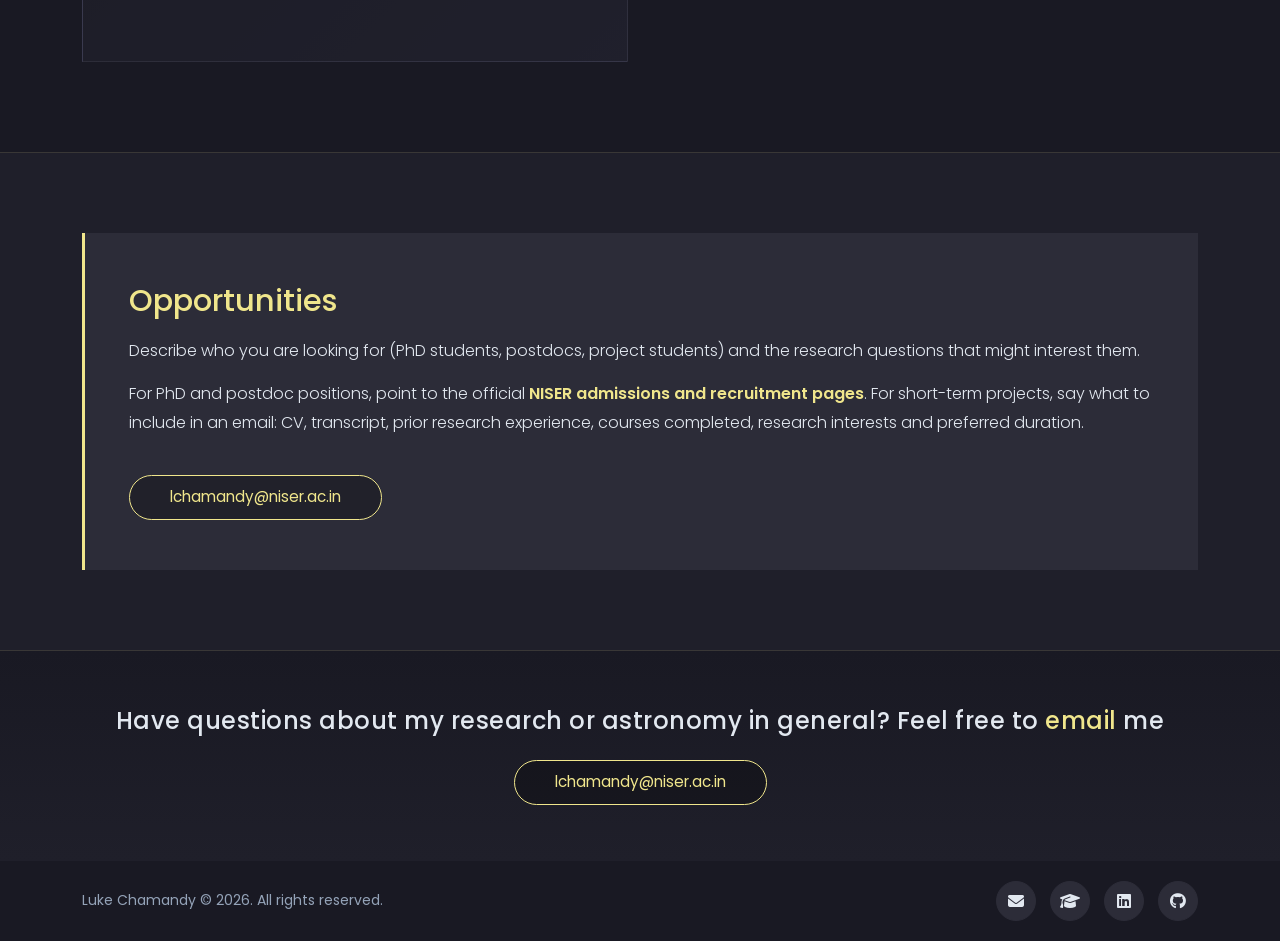
==== commit c6e51c48: "modified CV and changed file name" ====
--- a/index.html
+++ b/index.html
@@ -34,7 +34,7 @@
           <a href="https://github.com/lchamandy" target="_blank" rel="noopener" aria-label="GitHub" title="GitHub"><i class="fa-brands fa-github"></i></a>
         </div>
 
-        <a class="cv-main-btn" href="cv/Curriculum_Vitae.pdf" target="_blank" rel="noopener"><i class="fa-solid fa-file-arrow-down"></i> Download CV</a>
+        <a class="cv-main-btn" href="cv/Chamandy_CV.pdf" target="_blank" rel="noopener"><i class="fa-solid fa-file-arrow-down"></i> Download CV</a>
       </div>
     </div>
   </section>
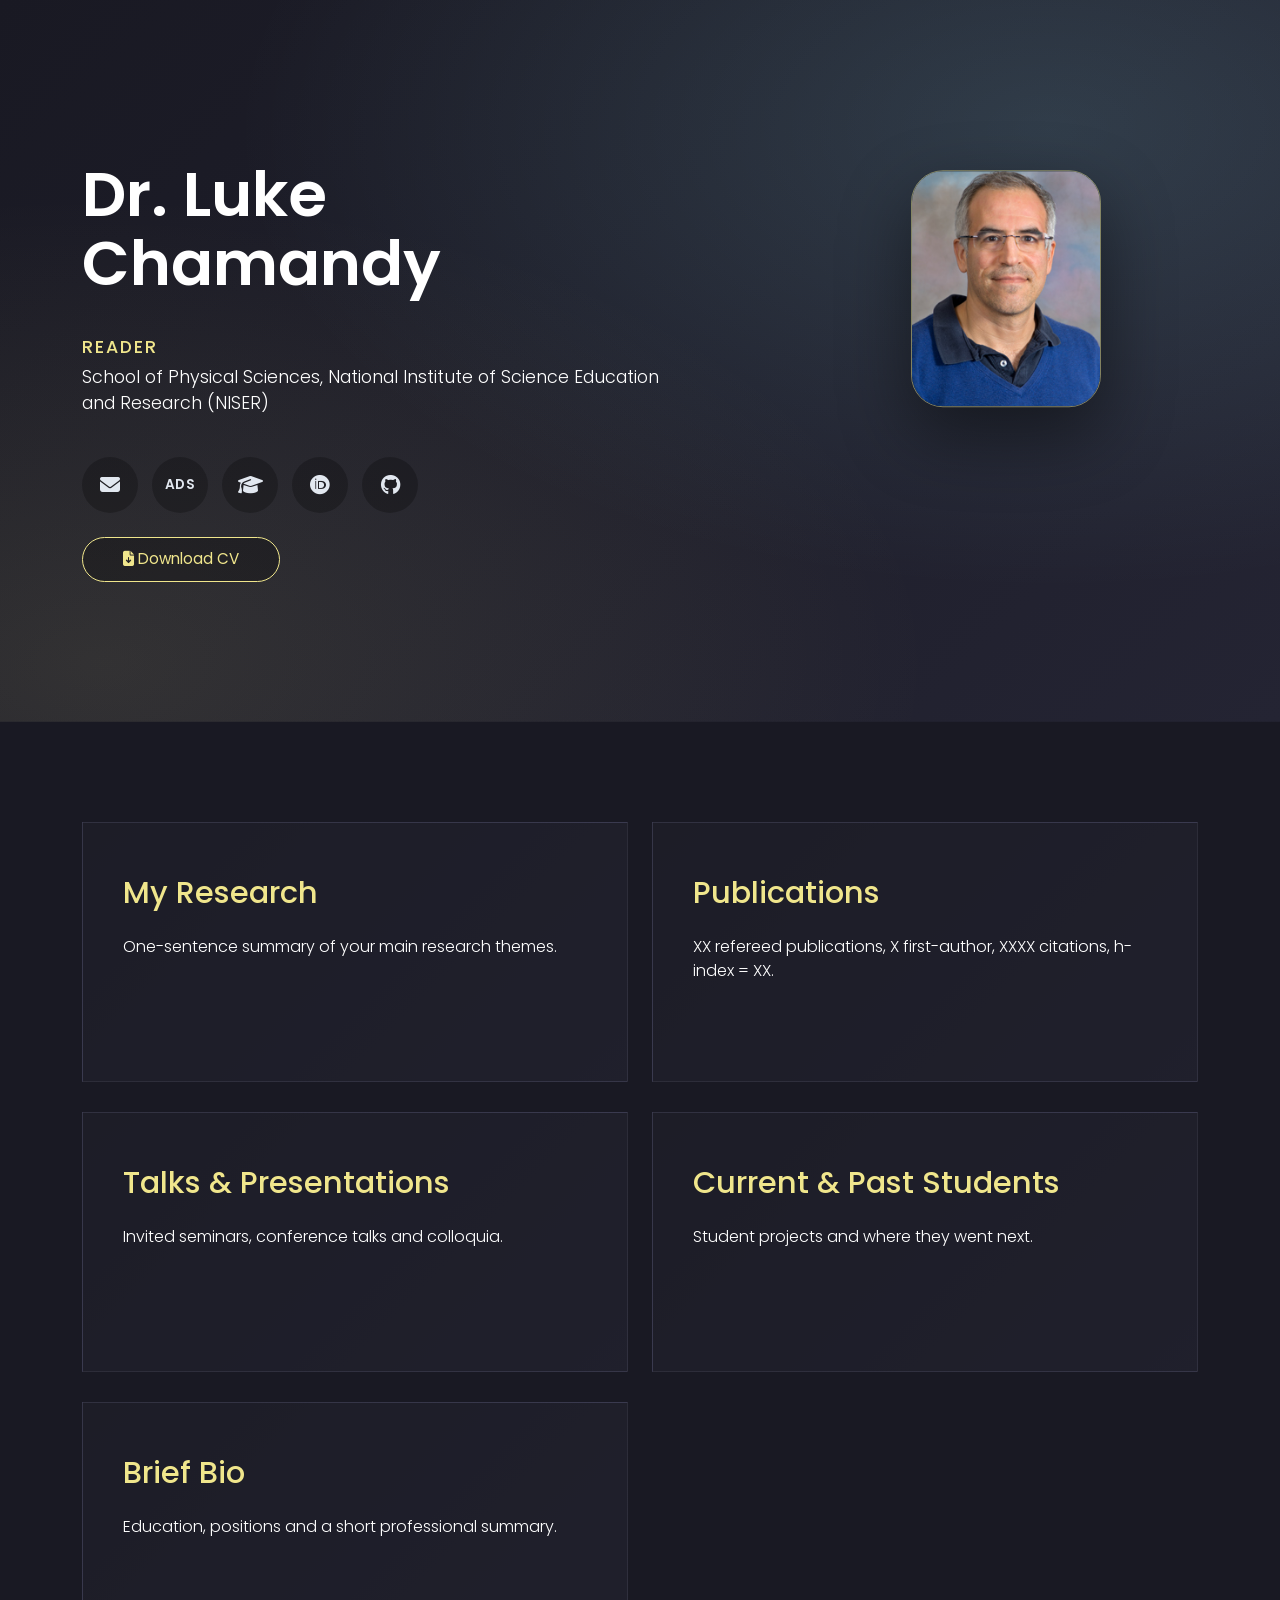
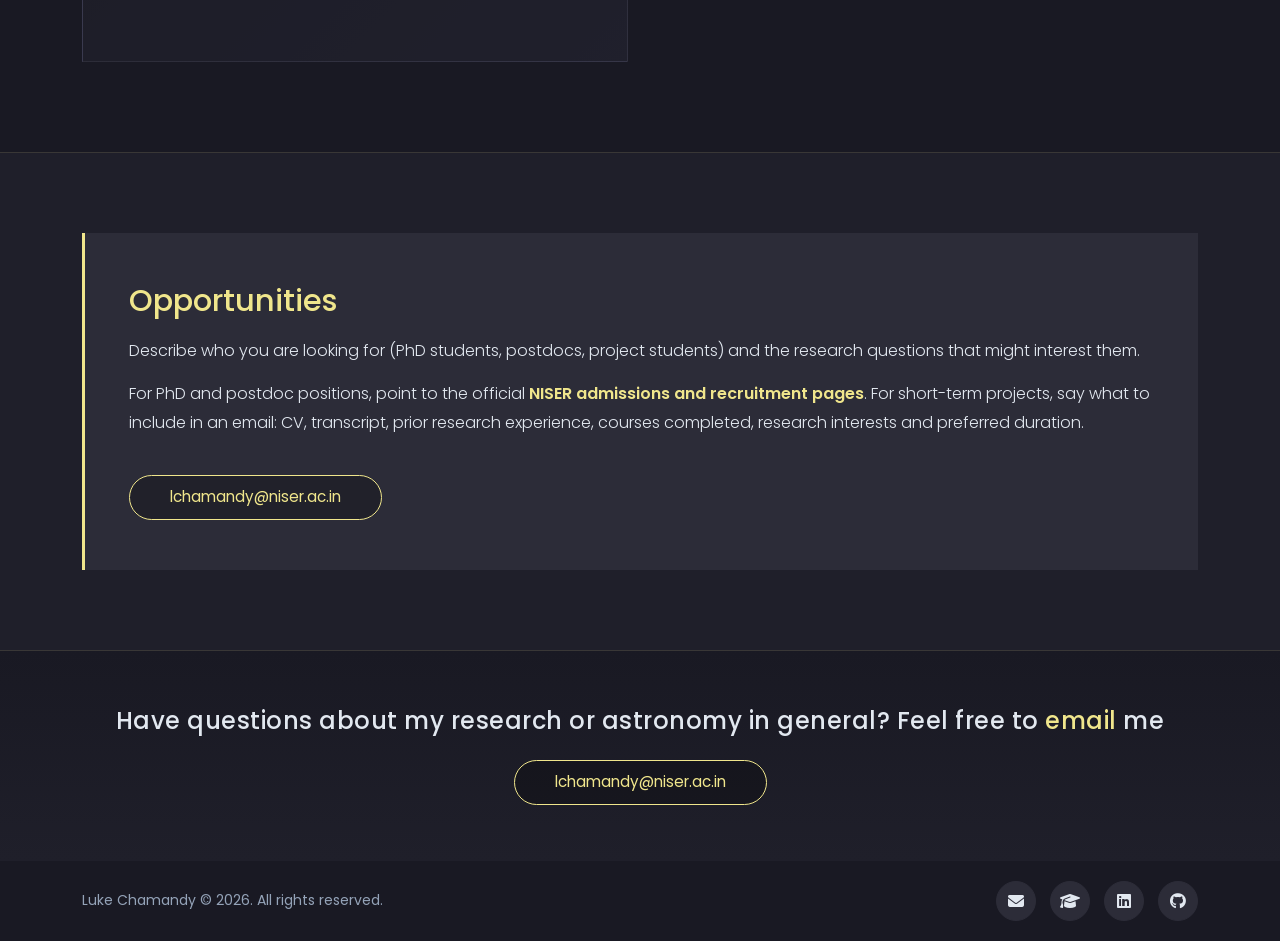
==== commit e88d9470: "changed portrait" ====
--- a/index.html
+++ b/index.html
@@ -18,7 +18,7 @@
 
   <!-- Banner -->
   <section id="home" class="banner">
-    <img class="banner-portrait" src="images/portrait.jpg" alt="Portrait of Luke Chamandy">
+    <img class="banner-portrait" src="images/chamandy_luke.jpg" alt="Portrait of Luke Chamandy">
     <div class="container">
       <div class="banner-caption">
         <h1>Dr. Luke Chamandy</h1>
